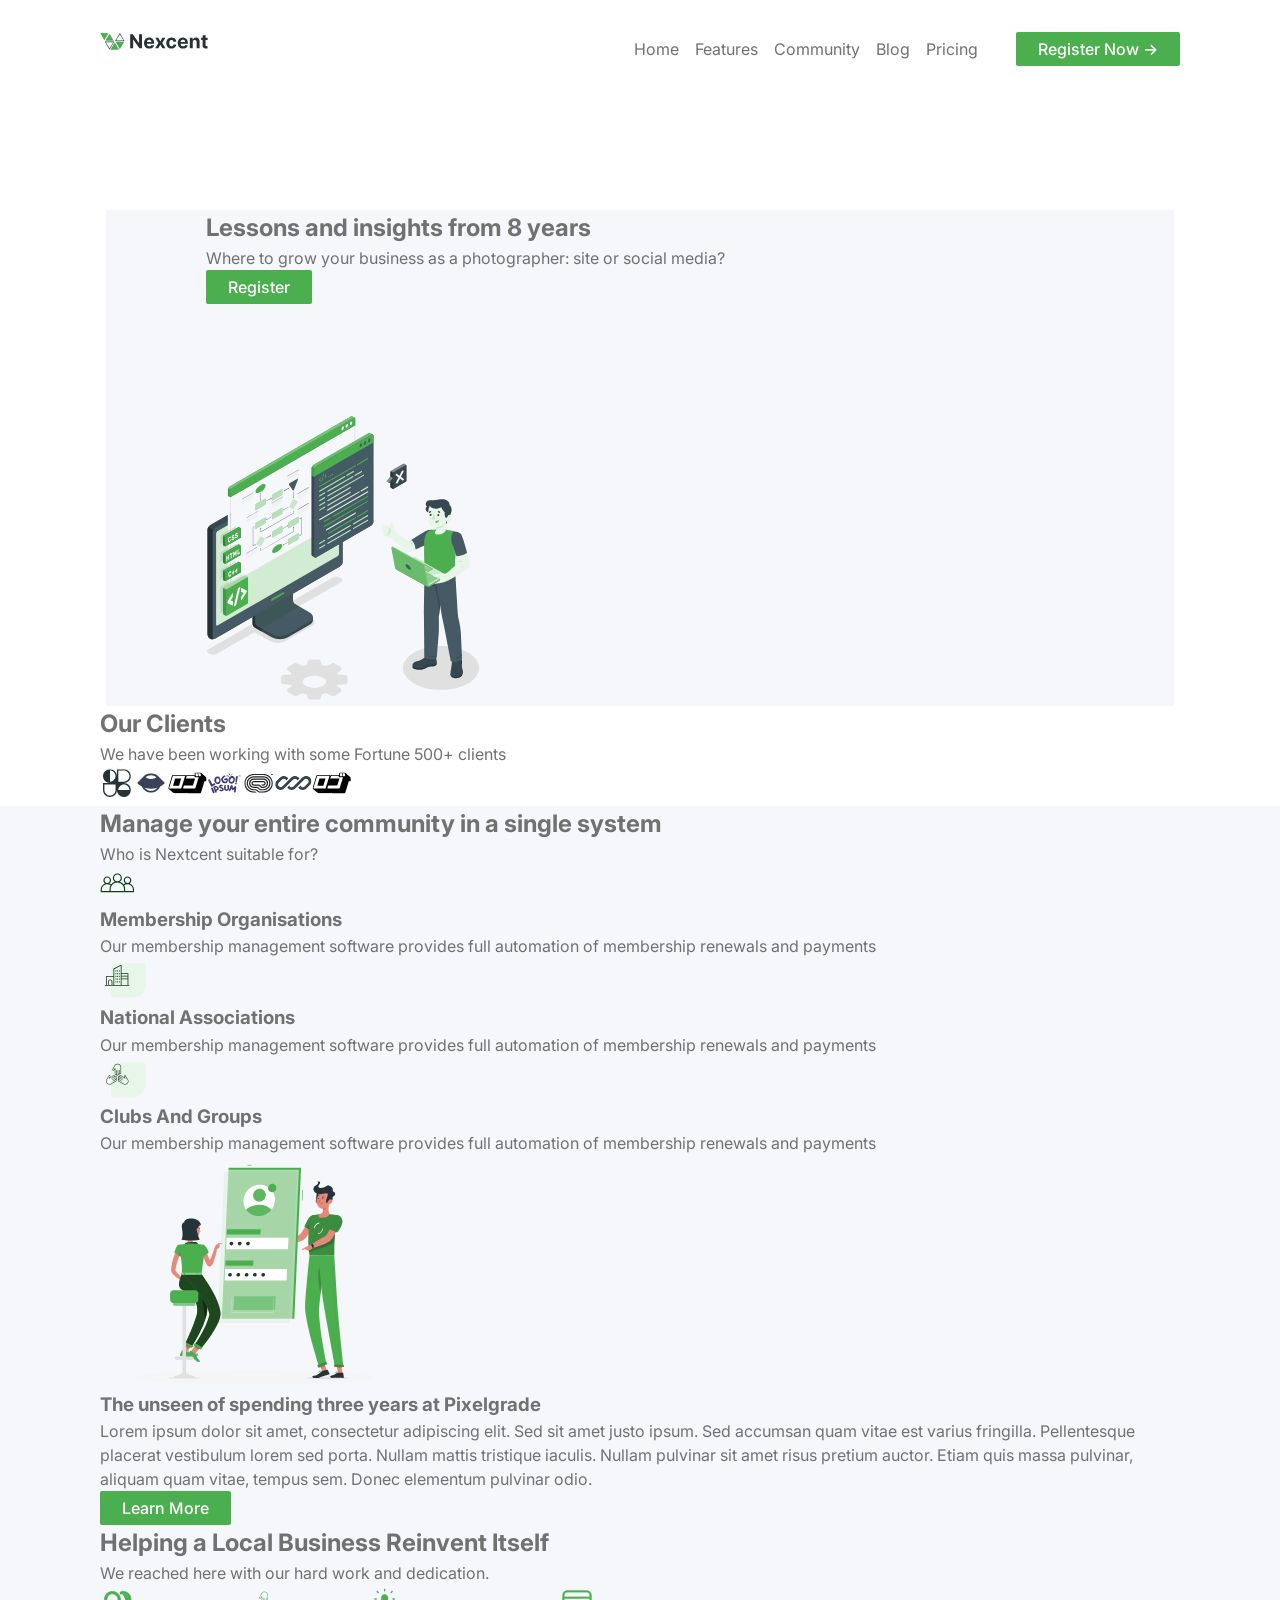
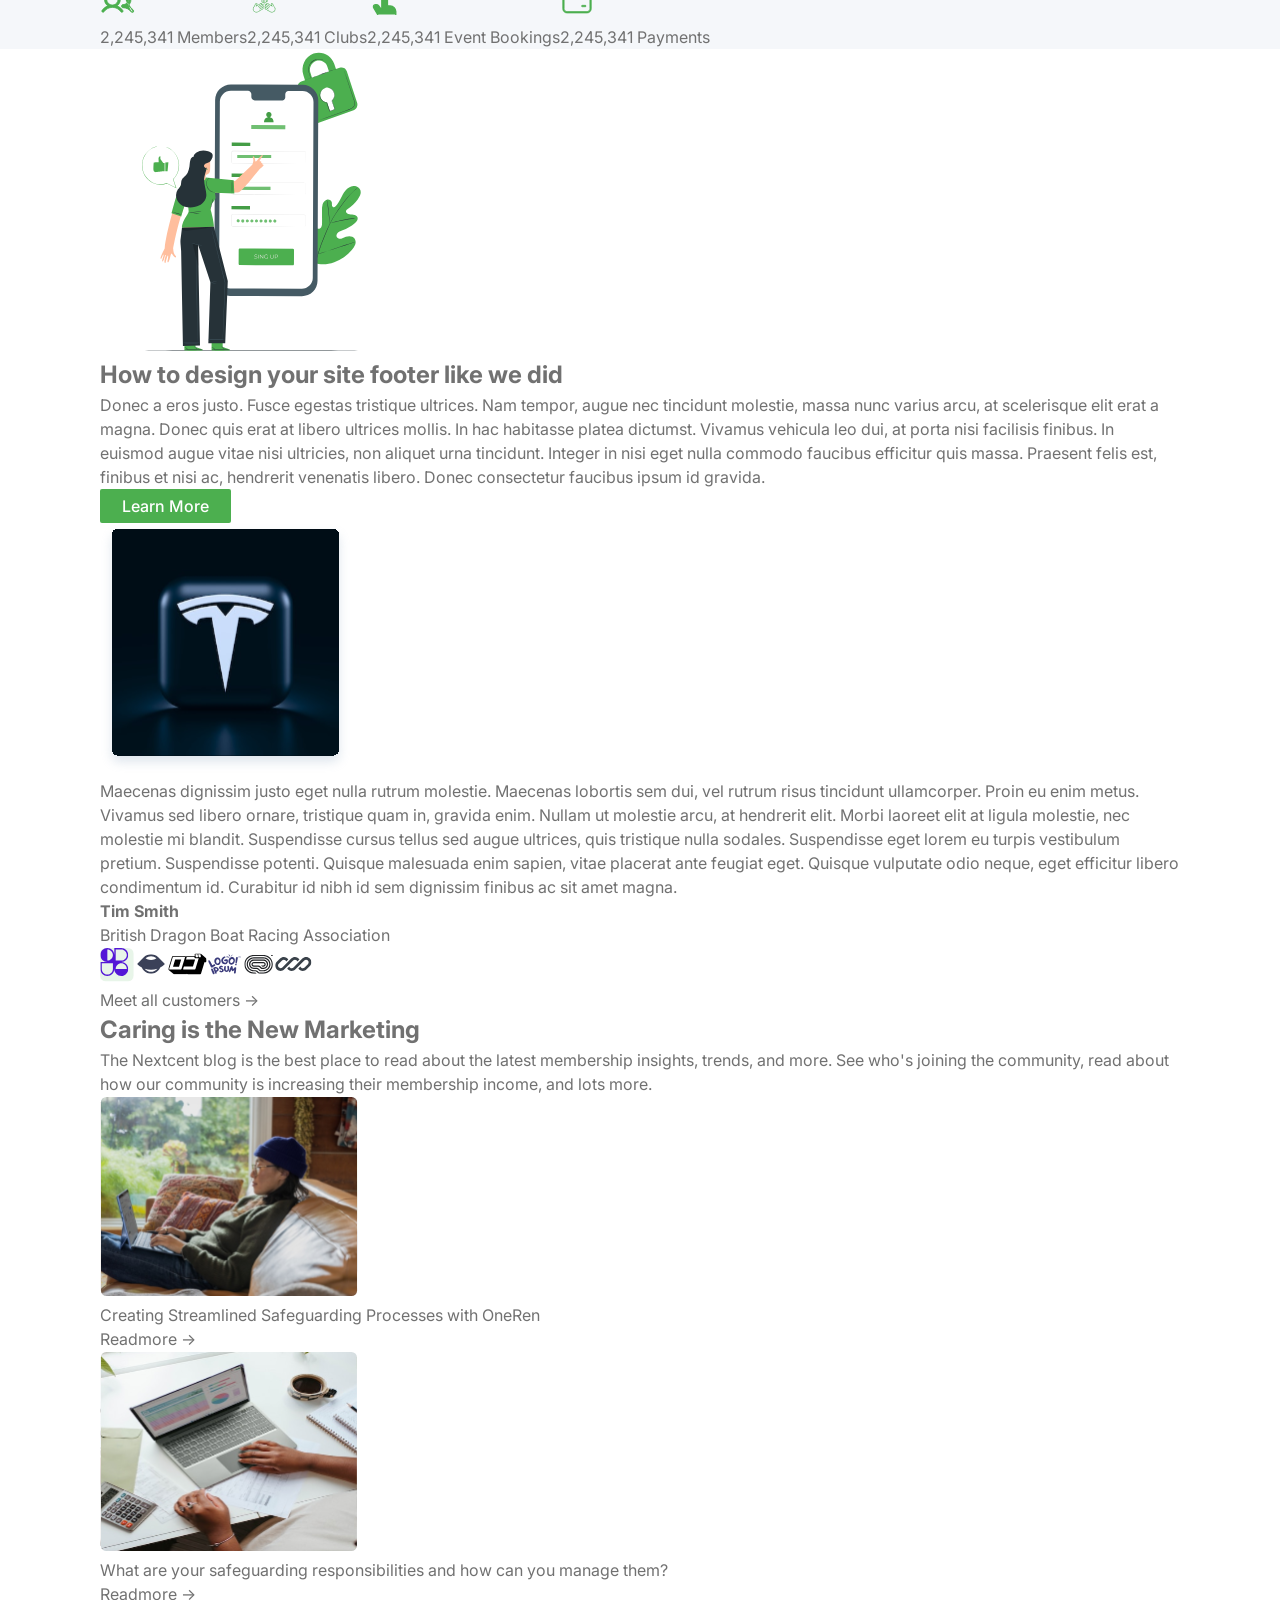
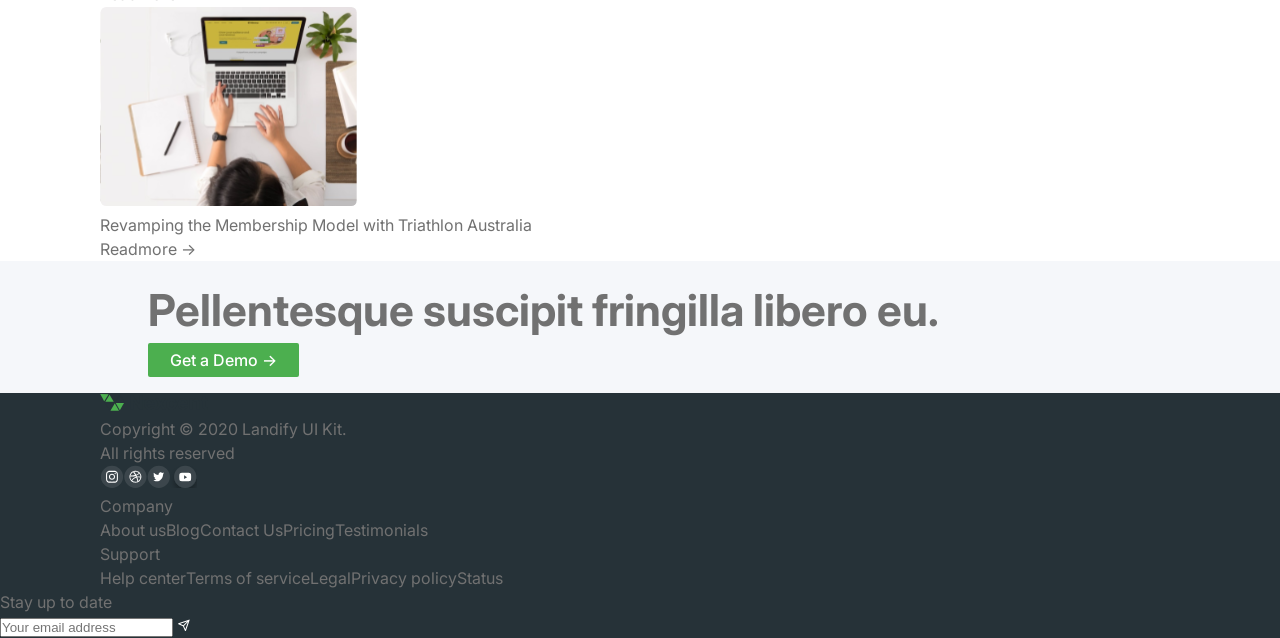
==== index.html @ d8a710a8 "Modify code" ====
<!DOCTYPE html>
<html lang="en">

<head>
    <meta charset="UTF-8">
    <meta name="viewport" content="width=device-width, initial-scale=1.0">
    <meta name="author" content="Roshni Singh">
    <meta name="description"
        content="Nexcent is your gateway to a seamless and efficient community management experience. Designed for organizations of all sizes, our platform brings people together, streamlines communication, and simplifies administration—all in one place.">

    <title>Nexcent - Centralized Community Portal</title>

    <!-- Google Fonts -->
    <link rel="preconnect" href="https://fonts.googleapis.com">
    <link rel="preconnect" href="https://fonts.gstatic.com" crossorigin>
    <link
        href="https://fonts.googleapis.com/css2?family=Inter:ital,opsz,wght@0,14..32,100..900;1,14..32,100..900&family=Open+Sans:ital,wght@0,300..800;1,300..800&family=Poppins:ital,wght@0,100;0,200;0,300;0,400;0,500;0,600;0,700;0,800;0,900;1,100;1,200;1,300;1,400;1,500;1,600;1,700;1,800;1,900&display=swap"
        rel="stylesheet">

    <!-- CSS Files -->
    <link rel="stylesheet" href="./assets/css/style.css">
    <link rel="stylesheet" href="./assets/css/index.css">


</head>

<header>
    <div class="container bg-white">
        <nav class="d-flex justify-content-between">
            <a href="index2.html" aria-lable="Go to home page"> <img src="./assets/images/nexcent_icon.svg"
                    alt="Nexcent Logo"></a>
            <ul class="mb-0 list-unstyled d-flex align-items-center">
                <li class="nav-item"><a class="nav-link" href="javascript: void(0)">Home</a></li>
                <li class="nav-item"><a class="nav-link" href="javascript: void(0)">Features</a></li>
                <li class="nav-item"><a class="nav-link" href="javascript: void(0)">Community</a></li>
                <li class="nav-item"><a class="nav-link" href="javascript: void(0)">Blog</a></li>
                <li class="nav-item"><a class="nav-link" href="javascript: void(0)">Pricing</a></li>
                <li class="nav-item"><a class="btn" href="javascript: void(0)">Register Now →</a></li>
            </ul>
        </nav>
    </div>
</header>

<main>
    <!-- Home page -->
    <section class="home-banner bg-gray">
        <div class="container">
            <div class="left-content">
                <h1>Lessons and insights <span>from 8 years</span></h1>
                <p>Where to grow your business as a photographer: site or social media?</p>
                <a class="btn" href="javascript: void(0)">Register</a>
            </div>
            <figure>
                <img src="./assets/images/illustration_banner_image.svg" alt="Illustration Banner Image">
            </figure>

        </div>
    </section>
    <!-- Our Clients -->
    <section class="our-clients">
        <div class="container">
            <div class="section-header">
                <h2>Our Clients</h2>
                <p>We have been working with some Fortune 500+ clients</p>
            </div>
            <ul class="mb-0 list-unstyled d-flex align-items-center">
                <li><img src="./assets/images/client_logo.svg" alt="Client Logo 1"></li>
                <li><img src="./assets/images/client_logo_2.svg" alt="Client Logo 2"></li>
                <li><img src="./assets/images/client_logo_3.svg" alt="Client Logo 3"></li>
                <li><img src="./assets/images/client_logo_4.svg" alt="Client Logo 4"></li>
                <li><img src="./assets/images/client_logo_5.svg" alt="Client Logo 5"></li>
                <li><img src="./assets/images/client_logo_6.svg" alt="Client Logo 6"></li>
                <li><img src="./assets/images/client_logo_7.svg" alt="Client Logo 7"></li>
            </ul>
        </div>
    </section>


    <!-- Manage Community section -->
    <section class="manage-community bg-gray">
        <div class="container">
            <div class="section-header">
                <h2>Manage your entire community in a single system</h2>
                <p>Who is Nextcent suitable for?</p>
            </div>
            <div class="community-mid-panel">
                <div class="card">
                    <img src="./assets/images/membership_organisation_icon.svg" alt="Membership Organisation Icon">
                    <h3>Membership Organisations</h3>
                    <p>Our membership management software provides full automation of membership renewals and
                        payments</p>
                </div>
                <div class="card">
                    <img src="./assets/images/national_associations_icons.svg" alt="National Associations Icon">
                    <h3>National Associations</h3>
                    <p>Our membership management software provides full automation of membership renewals and
                        payments</p>
                </div>
                <div class="card">
                    <img src="./assets/images/clubs_group_icon.svg" alt="Clubs and Groups Icon">
                    <h3>Clubs And Groups</h3>
                    <p>Our membership management software provides full automation of membership renewals and
                        payments</p>
                </div>
            </div>
            <div class="community-bottom-panel">
                <figure>
                    <img src="./assets/images/rafiki.svg" alt="Rafiki">
                </figure>
                <div class="right-panel">
                    <h3>The unseen of spending three years at Pixelgrade</h3>
                    <p>Lorem ipsum dolor sit amet, consectetur adipiscing elit. Sed sit amet justo ipsum. Sed
                        accumsan quam vitae est varius fringilla. Pellentesque placerat vestibulum lorem sed porta.
                        Nullam mattis tristique iaculis. Nullam pulvinar sit amet risus pretium auctor. Etiam quis
                        massa pulvinar, aliquam quam vitae, tempus sem. Donec elementum pulvinar odio.</p>
                    <a href="javascript: void(0)" class="btn">Learn More</a>
                </div>
            </div>
        </div>
    </section>
    <!-- Helping business -->
    <section class="helping-business bg-gray">
        <div class="container">
            <div class="left-panel">
                <h2>Helping a Local Business Reinvent Itself</h2>
                <p>We reached here with our hard work and dedication.</p>
            </div>
            <div class="right-panel">
                <ul  class="mb-0 list-unstyled d-flex align-items-center">
                    <li>
                        <img src="./assets/images/members_icon.svg" alt="Members Icon">
                        <p>2,245,341 <span>Members</span></p>
                    </li>
                    <li>
                        <img src="./assets/images/clubs_icon.png" alt="Clubs Icon">
                        <p>2,245,341 <span>Clubs</span></p>
                    </li>
                    <li>
                        <img src="./assets/images/event_bookings_icons.svg" alt="Event Bookings Icon">
                        <p>2,245,341 <span>Event Bookings</span></p>
                    </li>
                    <li>
                        <img src="./assets/images/payments.svg" alt="Payments Icon">
                        <p>2,245,341 <span>Payments</span></p>
                    </li>
                </ul>
            </div>
        </div>
    </section>
    <!-- Sign Up section -->
    <section class="sign-up">
        <div class="container">
            <figure>
                <img src="./assets/images/signup_screen.svg" alt="Sign Up Screen">
            </figure>
            <div class="sign-up-content">
                <h2>How to design your site footer like <span>we did</span></h2>
                <blockquote>
                    Donec a eros justo. Fusce egestas tristique ultrices. Nam tempor, augue nec tincidunt
                    molestie, massa nunc varius arcu, at scelerisque elit erat a magna. Donec quis erat at
                    libero ultrices mollis. In hac habitasse platea dictumst. Vivamus vehicula leo dui, at porta
                    nisi facilisis finibus. In euismod augue vitae nisi ultricies, non aliquet urna tincidunt.
                    Integer in nisi eget nulla commodo faucibus efficitur quis massa. Praesent felis est,
                    finibus et nisi ac, hendrerit venenatis libero. Donec consectetur faucibus ipsum id gravida.
                </blockquote>
                <a href="javascript:void(0)" class="btn">Learn More</a>
            </div>
        </div>
    </section>
    <!-- Testimonials section -->
    <section class="testimonials">
        <div class="container">
            <figure>
                <img src="./assets/images/testimonials_image.svg" alt="Testimonials Image">
            </figure>
            <div class="testimonials-contents">
                <blockquote>
                    Maecenas dignissim justo eget nulla rutrum molestie. Maecenas lobortis sem dui, vel rutrum
                    risus tincidunt ullamcorper. Proin eu enim metus. Vivamus sed libero ornare, tristique quam
                    in, gravida enim. Nullam ut molestie arcu, at hendrerit elit. Morbi laoreet elit at ligula
                    molestie, nec molestie mi blandit. Suspendisse cursus tellus sed augue ultrices, quis
                    tristique nulla sodales. Suspendisse eget lorem eu turpis vestibulum pretium. Suspendisse
                    potenti. Quisque malesuada enim sapien, vitae placerat ante feugiat eget. Quisque vulputate
                    odio neque, eget efficitur libero condimentum id. Curabitur id nibh id sem dignissim finibus
                    ac sit amet magna.
                </blockquote>
                <div class="testimonial-author">
                    <p><strong>Tim Smith</strong></p>
                    <p>British Dragon Boat Racing Association</p>
                </div>
            </div>
        </div>
    </section>

    <section class="client-section">
        <div class="container">
            <div class="right-bottom">
                <ul class="mb-0 list-unstyled d-flex align-items-center">
                    <li><img src="./assets/images/Client_logo_blue.svg" alt="Client Logo 1"></li>
                    <li><img src="./assets/images/client_logo_2.svg" alt="Client Logo 2"></li>
                    <li><img src="./assets/images/client_logo_3.svg" alt="Client Logo 3"></li>
                    <li><img src="./assets/images/client_logo_4.svg" alt="Client Logo 4"></li>
                    <li><img src="./assets/images/client_logo_5.svg" alt="Client Logo 5"></li>
                    <li><img src="./assets/images/client_logo_6.svg" alt="Client Logo 6"></li>
                </ul>
                <a href="javascript:void(0)" class="meet-customers-btn">
                    Meet all customers →
                </a>
            </div>
        </div>
    </section>
    <!-- Caring Marketing -->
    <section class="caring-marketing">
        <div class="container">
            <div class="section-header">
                <h2>Caring is the New Marketing</h2>
                <p>The Nextcent blog is the best place to read about the latest membership insights, trends, and
                    more.
                    See who's joining the community, read about how our community is increasing their membership
                    income, and lots more.</p>
            </div>
            <div class="blog-cards">
                <figure>
                    <img src="./assets/images/image_2.svg" alt="Streamlined Safeguarding Processes">
                    <figcaption>Creating Streamlined Safeguarding Processes with OneRen</figcaption>
                    <a href="javascript:void(0)">Readmore →</a>
                </figure>
            </div>
            <div class="blog-card">
                <figure>
                    <img src="./assets/images/image_3.svg" alt="Safeguarding Responsibilities">
                    <figcaption>What are your safeguarding responsibilities and how can you manage them?
                    </figcaption>
                    <a href="javascript:void(0)">Readmore →</a>
                </figure>
            </div>
            <div class="blog-card">
                <figure>
                    <img src="./assets/images/image_4.svg" alt="Membership Model Revamp">
                    <figcaption>
                        Revamping the Membership Model with Triathlon Australia
                    </figcaption>
                    <a href="javascript:void(0)">Readmore →</a>
                </figure>
            </div>

        </div>
    </section>



    <!-- Footer section-->
    <footer>
        <section class="footer-top bg-gray">
            <div class="container">
                <div class="top-panel">
                    <h2 class="text-44 color-neutral-black text-align-center">Pellentesque suscipit <span>fringilla libero eu.</span></h2>
                    <a class="btn" href="javascript: void(0)">Get a Demo →</a>
                </div>
            </div>

        </section>
         <!-- Footer Logo & Social Links -->
        <section class="footer-bottom bg-footer-black">
            <div class="container">
                <div class="bottom-panel">
                   <img src="./assets/images/nexcent_icon.svg" alt="Nexcent Logo">
                    <p>Copyright © 2020 Landify UI Kit.</p>
                    <p>All rights reserved</p>
                    <ul class="mb-0 list-unstyled d-flex align-items-center">
                        <li><a href="#"><img src="./assets/images/social_icons_insta.svg" alt="Instagram"></a></li>
                        <li><a href="#"><img src="./assets/images/social_icons_browser.svg" alt="Website"></a></li>
                        <li><a href="#"><img src="./assets/images/social_icons_twitter.svg" alt="Twitter"></a></li>
                        <li><a href="#"><img src="./assets/images/social_icons_youtube.svg" alt="YouTube"></a></li>
                    </ul>
                </div>
                <!-- Company Links -->
                <div class="footer-menu">
                    <div class="footer-links">
                        <p>Company</p>
                        <ul class="mb-0 list-unstyled d-flex align-items-center">
                            <li><a href="#">About us</a></li>
                            <li><a href="#">Blog</a></li>
                            <li><a href="#">Contact Us</a></li>
                            <li><a href="#">Pricing</a></li>
                            <li><a href="#">Testimonials</a></li>
                        </ul>
                    </div>

                    <!-- Support Links -->
                    <div class="support">
                        <p>Support</p>
                        <ul class="mb-0 list-unstyled d-flex align-items-center">
                            <li><a href="#">Help center</a></li>
                            <li><a href="#">Terms of service</a></li>
                            <li><a href="#">Legal</a></li>
                            <li><a href="#">Privacy policy</a></li>
                            <li><a href="#">Status</a></li>
                        </ul>
                    </div>
                </div>
            </div>

            <div class="up-to-date">
                <p>Stay up to date</p>
                <form action="/submit" method="post" class="email-form">
                    <div class="input-container">
                        <input type="email" name="email" id="email" placeholder="Your email address" required>
                        <img src="./assets/images/send_icon.svg" alt="Send Icon" class="send-icon">
                    </div>
                </form>
            </div>

    </footer>
    </body>

</html>
---- assets/css/style.css ----
/* Global Variables */
:root {
    /* Font style */
    --font-family: "Inter", sans-serif;
    
    /* Font colors */
    --color-assent: #4CAF4F;
    --color-white: #FFFFFF;
    --color-silver: #F5F7FA;
    --color-gray-light: #f8f8f8;
    --color-d-gray: #4D4D4D;
    --color-text-body: #717171;
    --color-neutral-black: #263238;
    --color-black: #141414;
    
    /* Spacing */
    --gap-48: 3rem;
    --gap-43: 2.6875;
    --gap-40: 2.5rem;
    --gap-33: 2.0625rem;
    --gap-32: 2rem;
    --gap-30: 1.875rem;
    --gap-24: 1.5rem;
    --gap-22: 1.357rem;
    --gap-16: 1rem;
    --gap-12: 0.75rem;
    --gap-8: 0.5rem;
    --gap-5: 0.3125rem;
    
    /* Line Heights */
    --line-height-52: 3.25rem;
    --line-height-33: 2.0625rem;
    --line-height-30: 1.875rem;
    --line-height-25: 1.5625rem;
    --line-height-19: 1.1875rem;
    --line-height-16: 1rem;
    --line-height-13: 0.8125rem;
    
/* Margins */
    --margin-40: 2.5rem;
    --margin-22: 1.375rem;
    --margin-16: 1rem;
    --margin-11: 0.6875rem;
    --margin-8: 0.5rem;

/* Padding */
    --padding-block-112: 7rem;
    --padding-block-100: 6.25rem;
    --padding-block-66: 4.125rem;
}
/* General Styles */
* {
    box-sizing: border-box;
    margin: 0;
    padding: 0;
}

body {
    color: var(--color-text-body);
    scroll-behavior: smooth;
    line-height: 1.5;
    font-family: var(--font-family);
}

html {
    font-size: 1rem;
    font-family: var(--font-family);

}

/* Section Titles */
.section-title-wrapper {
    margin-bottom: 0.6875rem;
}

.section-title {
    font-size: 1.5625rem;
    font-weight: 600;
    font-family: var(--font-family);
}

/* Font Sizes */
.text-44 { font-size: 2.75rem; }
.text-25 { font-size: 1.5625rem; }
.text-19 { font-size: 1.1875rem; }
.text-16 { font-size: 1rem; }
.text-13 { font-size: 0.8125rem; }
.text-11 { font-size: 0.6875rem; }
.text-9  { font-size: 0.5635rem; }

/* List Styles */
.list-unstyled {
    list-style: none;
    padding: 0;
}

/* Background Colors */
.bg-gray{
    background: var(--color-silver);
}
.bg-white{
    background: var(--color-white);
}
.bg-text-dark {
    background: var(--color-black); 
}
.bg-footer-black{
    background: var(--color-neutral-black);
}

/* Container */
.container {
    max-width: 1160px;
    margin-inline: 6.264rem;
}

/* Buttons and Links */
a {
    text-decoration: none;
    transition: 0.4s all;
    font-family: inherit;
    color: inherit;
}  

.btn {
    display: inline-block;
    padding: 0.5625rem 1.375rem;
    background-color: var(--color-assent);
    color: var(--color-white);
    text-align: center;
    line-height: 1rem;
    border-radius: 2px;
    font-weight: 500;
}

/* Utility Classes */
.d-flex{
    display: flex;
}
.justify-content-between{
    justify-content: space-between;
}
.align-items-center{
    align-items: center; 
}
.mb-0 {
    margin-bottom: 0; 
}
.home-banner{
    margin-inline: 6.624rem;
}
.home-banner .container .left-content{
    margin-block: 7.013rem;
}
.home-banner .container{
    display: block;
}
---- assets/css/index.css ----
/*Header Start*/
header{
    /*display: flex;*/
    padding-block: 2rem;
    background-color:white;
   /* align-items: center;*
   /* height: 5.25rem;*/
    
}
/*Header End*/
header ul{
    column-gap: var(--gap-16);
}
header .nav-item{
    margin-bottom: 0;
}
header .nav-item:last-child{
    padding-left:calc(var(--gap-22));
}

.top-panel{
    padding: 1rem 3rem;
    border-radius:0;
}
.nav{
    margin-inline: 6.264rem; 
}
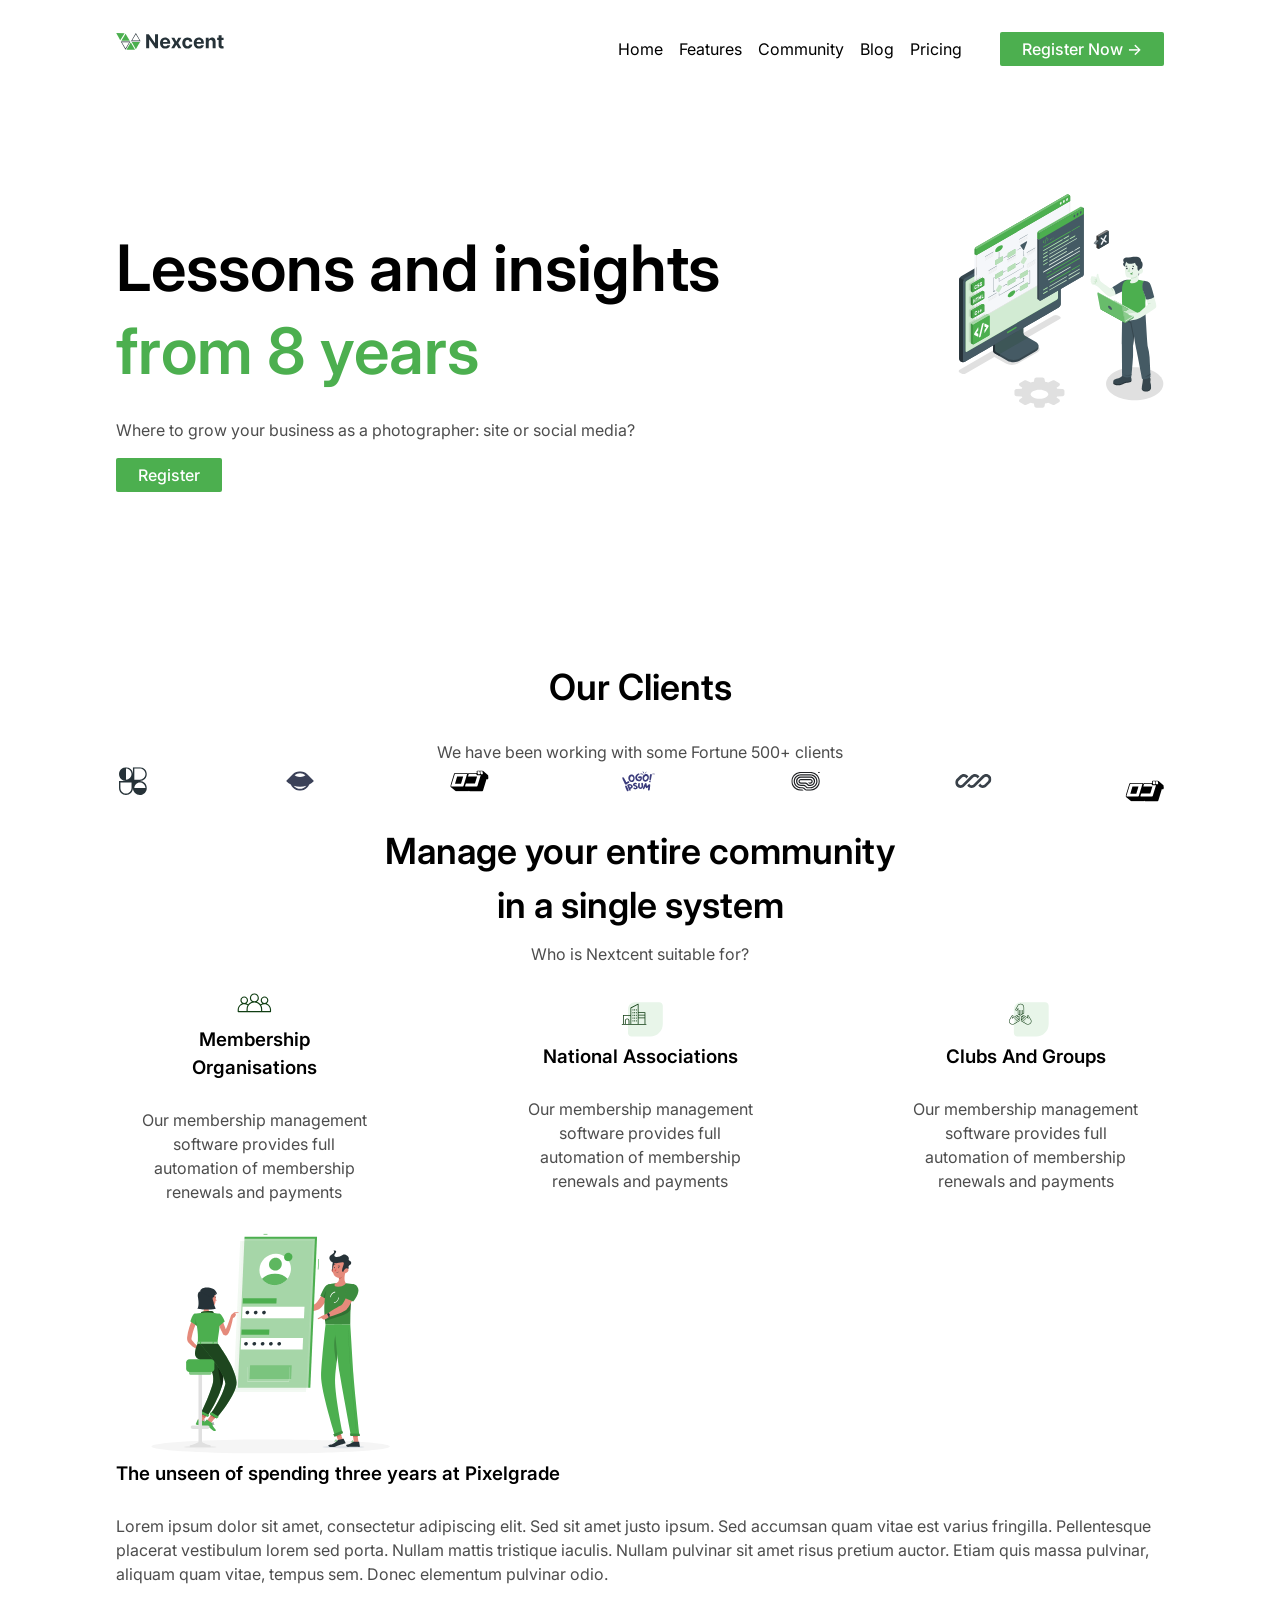
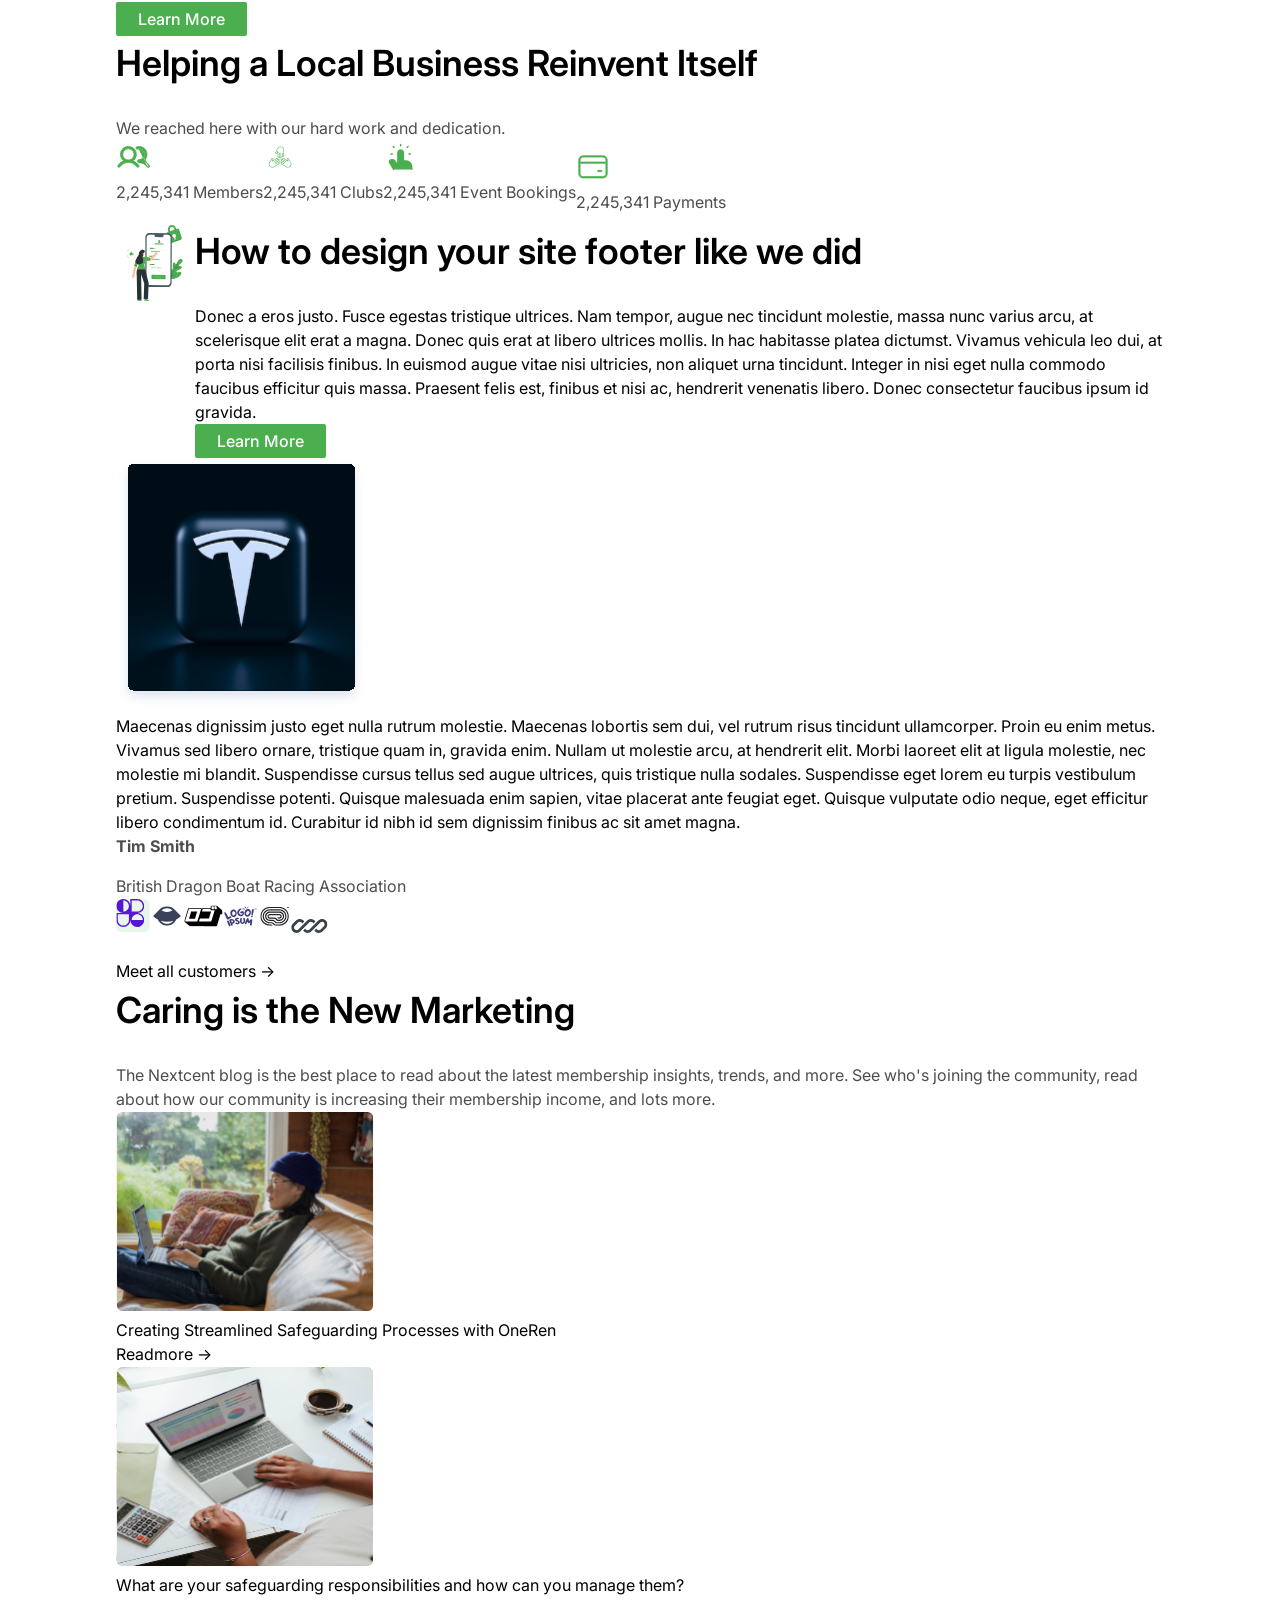
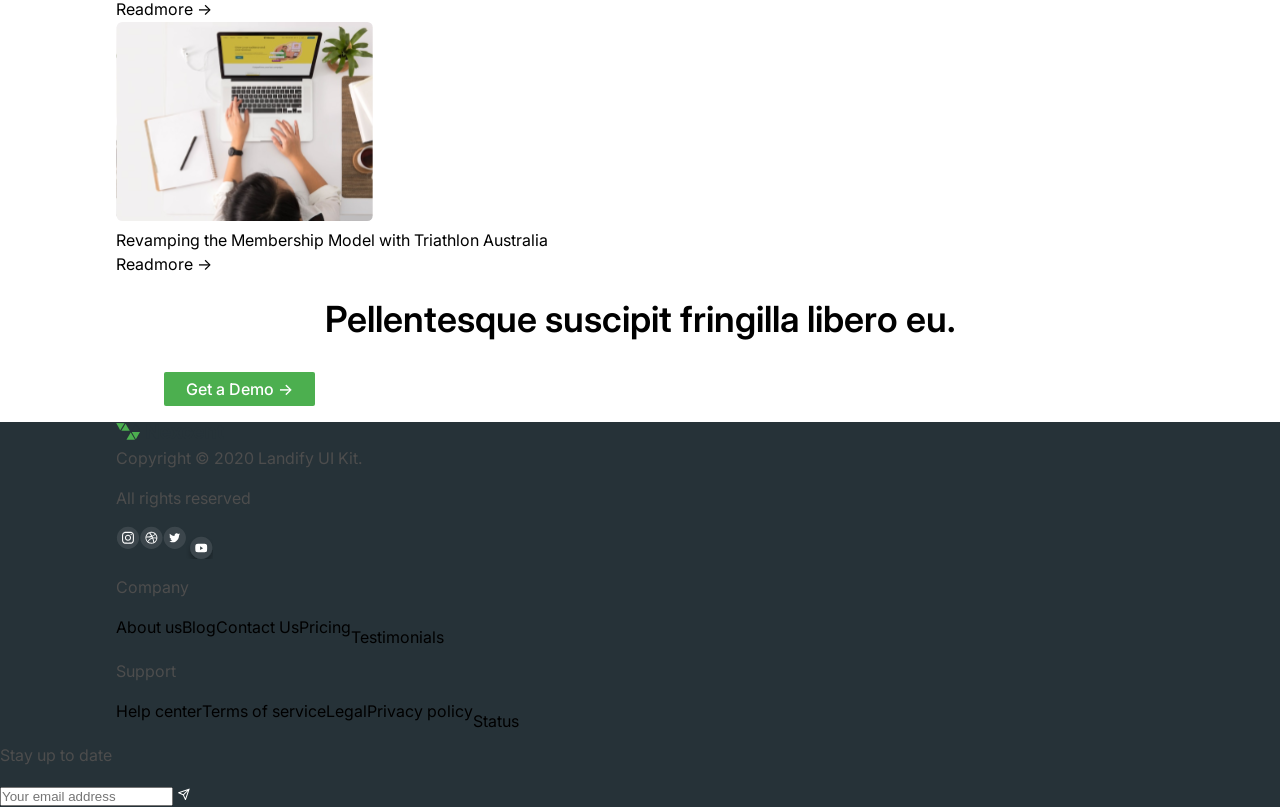
==== commit 63e65097: "code updated" ====
--- a/index.html
+++ b/index.html
@@ -46,24 +46,24 @@
     <section class="home-banner bg-gray">
         <div class="container">
             <div class="left-content">
-                <h1>Lessons and insights <span>from 8 years</span></h1>
+                <h1 class="text-64">Lessons and insights <span>from 8 years</span></h1>
                 <p>Where to grow your business as a photographer: site or social media?</p>
                 <a class="btn" href="javascript: void(0)">Register</a>
             </div>
-            <figure>
+            <div class="right-content">
                 <img src="./assets/images/illustration_banner_image.svg" alt="Illustration Banner Image">
-            </figure>
+            </div>
 
         </div>
     </section>
     <!-- Our Clients -->
     <section class="our-clients">
         <div class="container">
-            <div class="section-header">
-                <h2>Our Clients</h2>
+            <div class="section-header text-align-center">
+                <h2 class="text-36">Our Clients</h2>
                 <p>We have been working with some Fortune 500+ clients</p>
             </div>
-            <ul class="mb-0 list-unstyled d-flex align-items-center">
+            <ul>
                 <li><img src="./assets/images/client_logo.svg" alt="Client Logo 1"></li>
                 <li><img src="./assets/images/client_logo_2.svg" alt="Client Logo 2"></li>
                 <li><img src="./assets/images/client_logo_3.svg" alt="Client Logo 3"></li>
@@ -79,8 +79,8 @@
     <!-- Manage Community section -->
     <section class="manage-community bg-gray">
         <div class="container">
-            <div class="section-header">
-                <h2>Manage your entire community in a single system</h2>
+            <div class="section-header text-align-center">
+                <h2 class="text-36">Manage your entire community in a single system</h2>
                 <p>Who is Nextcent suitable for?</p>
             </div>
             <div class="community-mid-panel">
@@ -122,7 +122,7 @@
     <section class="helping-business bg-gray">
         <div class="container">
             <div class="left-panel">
-                <h2>Helping a Local Business Reinvent Itself</h2>
+                <h2 class="text-36">Helping a Local Business Reinvent Itself</h2>
                 <p>We reached here with our hard work and dedication.</p>
             </div>
             <div class="right-panel">
@@ -149,12 +149,12 @@
     </section>
     <!-- Sign Up section -->
     <section class="sign-up">
-        <div class="container">
+        <div class="container d-flex">
             <figure>
                 <img src="./assets/images/signup_screen.svg" alt="Sign Up Screen">
             </figure>
             <div class="sign-up-content">
-                <h2>How to design your site footer like <span>we did</span></h2>
+                <h2 class="text-36">How to design your site footer like <span>we did</span></h2>
                 <blockquote>
                     Donec a eros justo. Fusce egestas tristique ultrices. Nam tempor, augue nec tincidunt
                     molestie, massa nunc varius arcu, at scelerisque elit erat a magna. Donec quis erat at
@@ -213,7 +213,7 @@
     <section class="caring-marketing">
         <div class="container">
             <div class="section-header">
-                <h2>Caring is the New Marketing</h2>
+                <h2 class="text-36">Caring is the New Marketing</h2>
                 <p>The Nextcent blog is the best place to read about the latest membership insights, trends, and
                     more.
                     See who's joining the community, read about how our community is increasing their membership
@@ -254,14 +254,14 @@
         <section class="footer-top bg-gray">
             <div class="container">
                 <div class="top-panel">
-                    <h2 class="text-44 color-neutral-black text-align-center">Pellentesque suscipit <span>fringilla libero eu.</span></h2>
+                    <h2 class="text-36 color-neutral-black text-align-center">Pellentesque suscipit <span>fringilla libero eu.</span></h2>
                     <a class="btn" href="javascript: void(0)">Get a Demo →</a>
                 </div>
             </div>
 
         </section>
          <!-- Footer Logo & Social Links -->
-        <section class="footer-bottom bg-footer-black">
+        <section class="footer-bottom bg-black">
             <div class="container">
                 <div class="bottom-panel">
                    <img src="./assets/images/nexcent_icon.svg" alt="Nexcent Logo">
--- a/assets/css/style.css
+++ b/assets/css/style.css
@@ -35,18 +35,36 @@
     --line-height-19: 1.1875rem;
     --line-height-16: 1rem;
     --line-height-13: 0.8125rem;
-    
-/* Margins */
-    --margin-40: 2.5rem;
-    --margin-22: 1.375rem;
-    --margin-16: 1rem;
-    --margin-11: 0.6875rem;
-    --margin-8: 0.5rem;
+    /* Spacing */
+    --space-48: 3rem;
+    --space-40: 2.5rem;
+    --space-24: 1.5rem;
+    --space-16: 1rem;
+    --space-8: 0.5rem;
 
-/* Padding */
-    --padding-block-112: 7rem;
-    --padding-block-100: 6.25rem;
-    --padding-block-66: 4.125rem;
+    /* Line Heights */
+    --line-height-lg: 3rem;
+    --line-height-md: 2rem;
+    --line-height-sm: 1.5rem;
+
+    /* Margins */
+    --margin-lg: 2.5rem;
+    --margin-md: 1.5rem;
+    --margin-sm: 1rem;
+
+    /* Padding */
+    --padding-lg: 4rem;
+    --padding-md: 2rem;
+    --padding-sm: 1rem;
+
+    /* Font Sizes */
+    .text-64 { font-size: 4rem; line-height: 1.3 ; } 
+    .text-36 { font-size: 2.25rem; }
+    .text-28 { font-size: 1.75rem; }
+    .text-20 { font-size: 1.25rem; }
+    .text-16 { font-size: 1rem; }
+    .text-14 { font-size: 0.875rem; }
+
 }
 /* General Styles */
 * {
@@ -56,16 +74,40 @@
 }
 
 body {
-    color: var(--color-text-body);
+    font-family: var(--font-family-primary);
+    color: var(--color-dark-gray);
+    background: var(--color-white);
+    line-height: 1.5;
     scroll-behavior: smooth;
-    line-height: 1.5;
-    font-family: var(--font-family);
-}
+} 
 
 html {
     font-size: 1rem;
     font-family: var(--font-family);
+    line-height: 1.3rem;
 
+}
+/* Typography */
+h1, h2, h3, h4, h5, h6{
+    font-family: var(--font-family);
+    color: var(--color-text-medium-gray);
+}
+
+h1, h2, h3{
+    margin-bottom: 1.62rem;
+    font-weight: 600;
+}
+
+h4, h5, h6, p, li{
+    margin-bottom: 1.25rem;    
+}
+
+:where(h1, h2, h3, h4, h5, h6, p, li):last-child{
+    margin-bottom: 0;
+}
+p {
+    margin-bottom: var(--space-16);
+    color: var(--color-d-gray);
 }
 
 /* Section Titles */
@@ -78,15 +120,13 @@
     font-weight: 600;
     font-family: var(--font-family);
 }
+.text-align-center{
+    text-align: center;
+}
 
-/* Font Sizes */
-.text-44 { font-size: 2.75rem; }
-.text-25 { font-size: 1.5625rem; }
-.text-19 { font-size: 1.1875rem; }
-.text-16 { font-size: 1rem; }
-.text-13 { font-size: 0.8125rem; }
-.text-11 { font-size: 0.6875rem; }
-.text-9  { font-size: 0.5635rem; }
+
+
+
 
 /* List Styles */
 .list-unstyled {
@@ -94,24 +134,18 @@
     padding: 0;
 }
 
-/* Background Colors */
-.bg-gray{
-    background: var(--color-silver);
-}
-.bg-white{
-    background: var(--color-white);
-}
-.bg-text-dark {
-    background: var(--color-black); 
-}
-.bg-footer-black{
-    background: var(--color-neutral-black);
-}
+/* ---------------- Background Colors ---------------- */
+.bg-light-gray { background: var(--color-light-gray); }
+.bg-dark-gray { background: var(--color-d-gray); }
+.bg-black { background: var(--color-neutral-black); }
+.bg-body { background: var(--color-text-body);}
+
 
 /* Container */
 .container {
     max-width: 1160px;
     margin-inline: 6.264rem;
+    padding: 0 var(--space-16);
 }
 
 /* Buttons and Links */
@@ -125,12 +159,15 @@
 .btn {
     display: inline-block;
     padding: 0.5625rem 1.375rem;
-    background-color: var(--color-assent);
+    background: var(--color-assent);
     color: var(--color-white);
     text-align: center;
     line-height: 1rem;
     border-radius: 2px;
     font-weight: 500;
+}
+.btn:hover {
+    background: #388E3C;
 }
 
 /* Utility Classes */
@@ -146,12 +183,10 @@
 .mb-0 {
     margin-bottom: 0; 
 }
-.home-banner{
-    margin-inline: 6.624rem;
+
+
+/* Images */
+img{
+    max-width: 100%;
+    height: auto;
 }
-.home-banner .container .left-content{
-    margin-block: 7.013rem;
-}
-.home-banner .container{
-    display: block;
-}
--- a/assets/css/index.css
+++ b/assets/css/index.css
@@ -1,11 +1,8 @@
 /*Header Start*/
 header{
-    /*display: flex;*/
     padding-block: 2rem;
     background-color:white;
-   /* align-items: center;*
-   /* height: 5.25rem;*/
-    
+  
 }
 /*Header End*/
 header ul{
@@ -25,4 +22,68 @@
 .nav{
     margin-inline: 6.264rem; 
 }
+/*banner-section*/
+.home-banner .container{
+    display: flex;
+    max-width: 1152px;  
+    gap: 104px;
 
+
+}
+.home-banner .left-content{
+    margin-block: 8rem;
+}
+.home-banner .left-content span{
+    color:var(--color-assent);
+}
+.home-banner .right-content img{
+    margin-block: 6rem;
+}
+
+
+
+/* our clients*/
+.our-clients .container{
+    padding-top: 2.50rem;
+}
+.our-clients .container ul{
+    align-items: center;
+    display: flex;
+    justify-content: space-between;
+    text-decoration: none;
+    list-style-type: none;
+
+}
+
+/* manage-community */
+
+.manage-community .section-header{
+    display: flex;
+    max-width: 50%;
+    margin-bottom: 20px;
+    text-align: center;
+    flex-direction: column;
+    align-items: center;
+    justify-content: center;
+    margin: 0 auto;
+}
+
+.manage-community .section-header h2{
+    font-size: 36px;
+    margin-bottom: 10px;
+}
+
+.manage-community .community-mid-panel{
+    display: flex;
+    justify-content: space-between;
+    align-items: center;
+    gap: 110px;
+}
+
+.card{
+    background-color: #fff;
+    padding: 1.25rem;
+    border-radius: 10px;
+    text-align: center;
+    flex: 1;
+}
